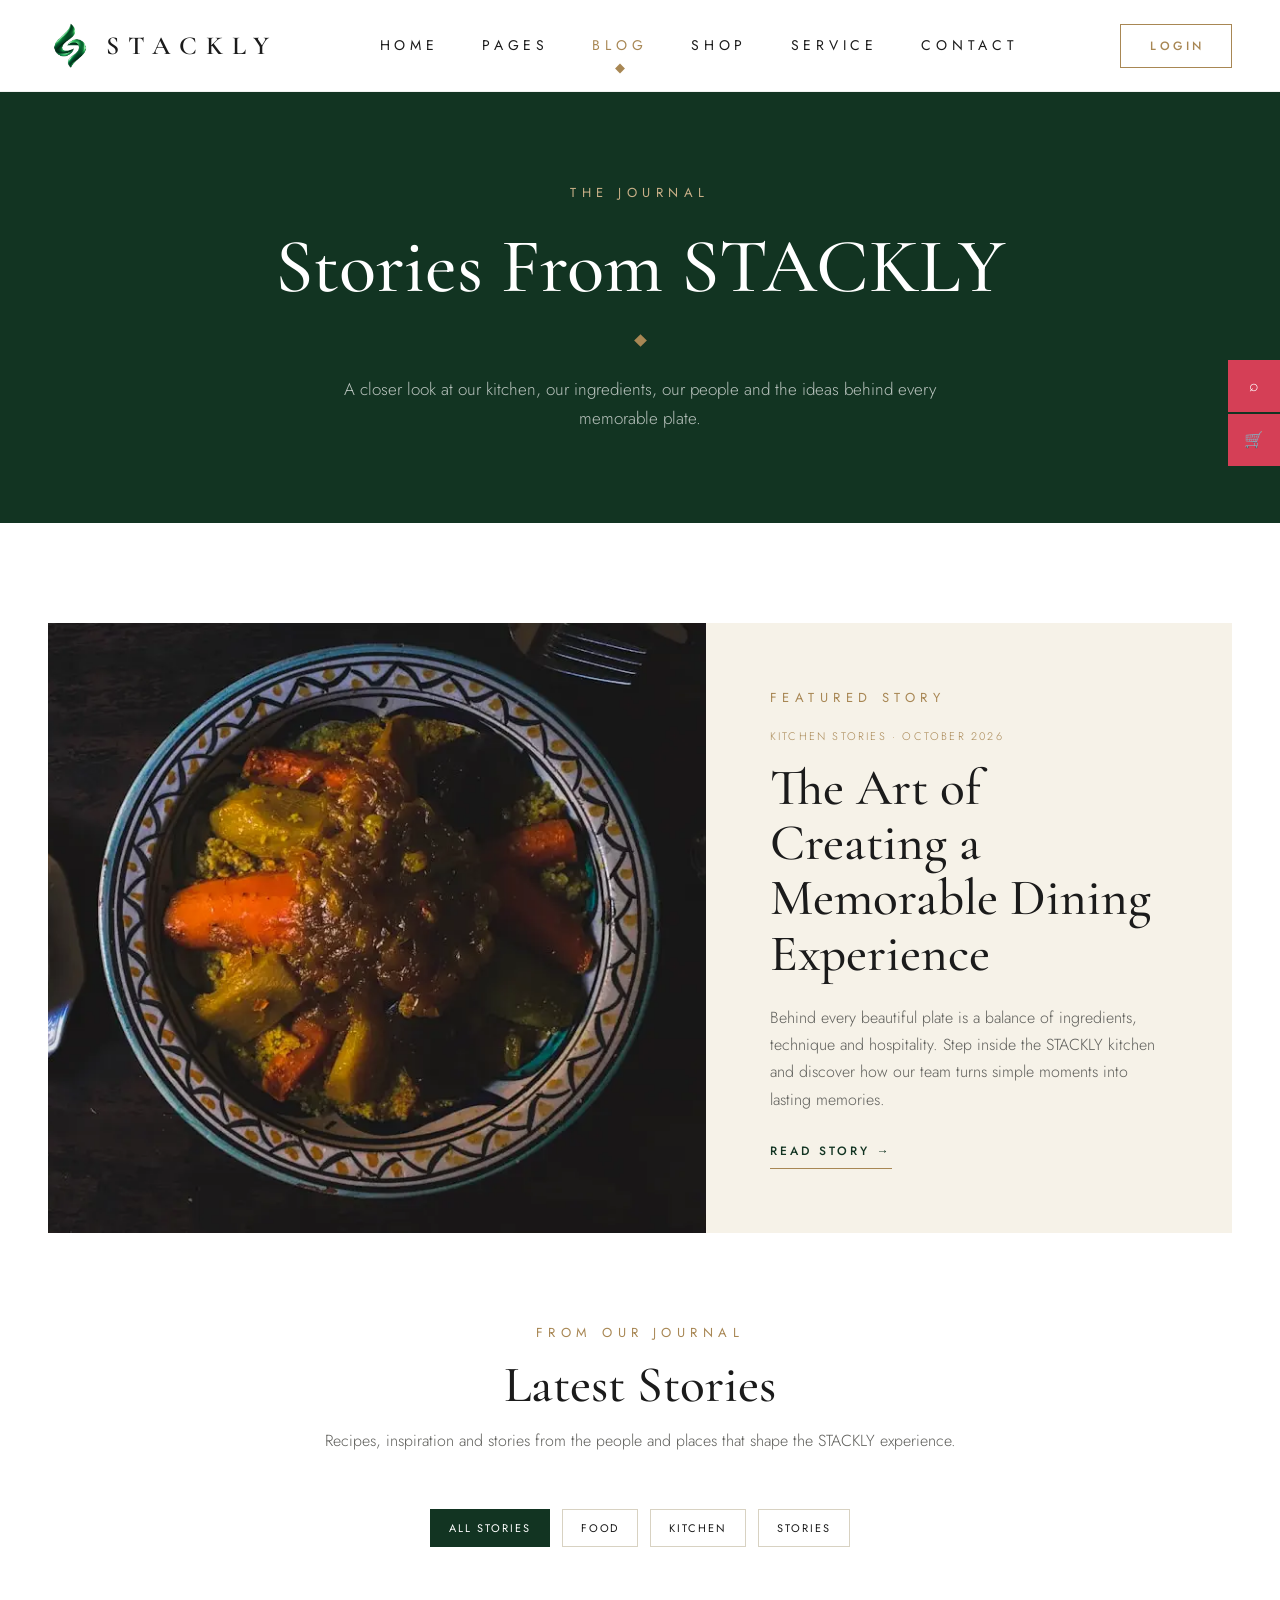
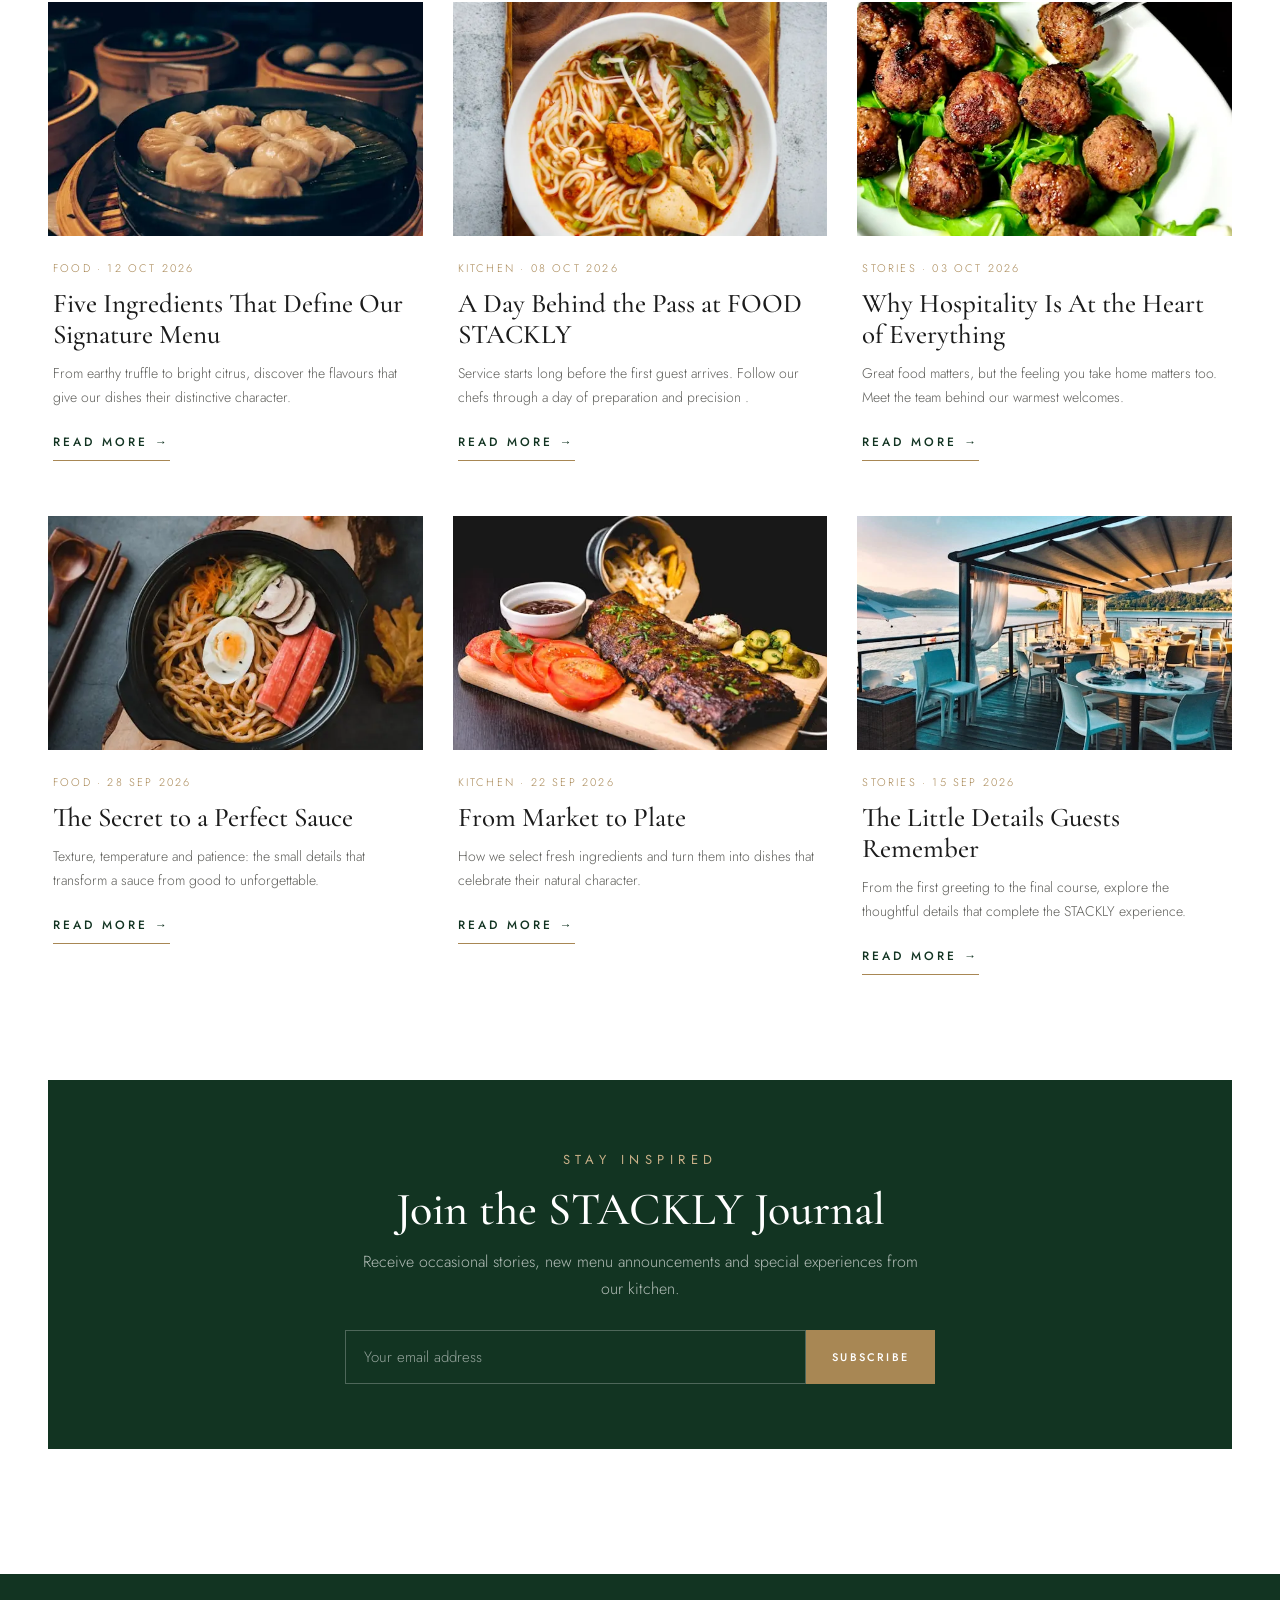
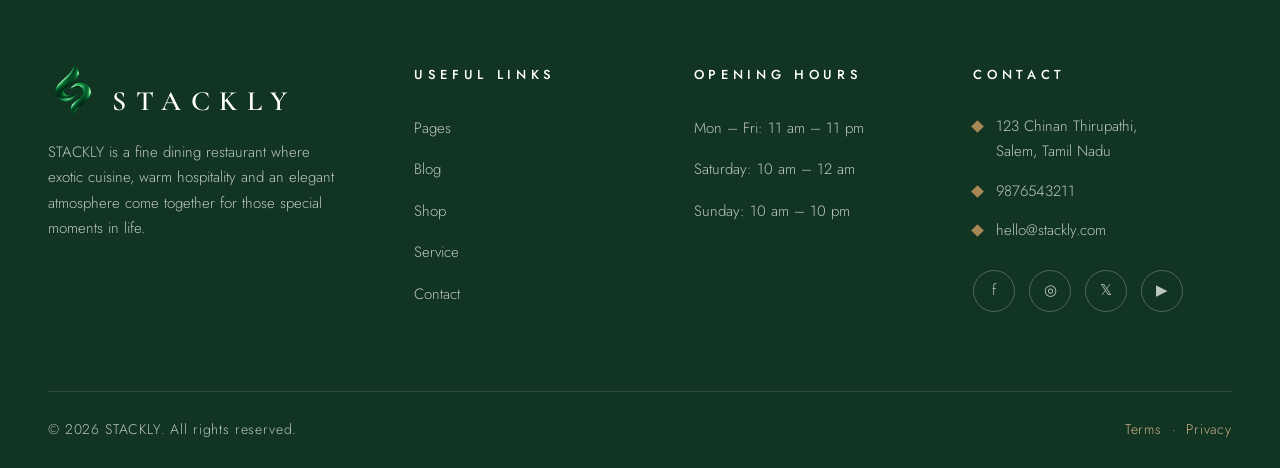
==== blog.html @ 3e52edc5 "Add files via upload" ====
<!DOCTYPE html>
<html lang="en">
<head>
  <meta charset="UTF-8">
  <meta name="viewport" content="width=device-width, initial-scale=1.0">
  <title>Blog | STACKLY</title>
  <meta name="description" content="The STACKLY Journal — stories, recipes, dining inspiration and behind-the-scenes moments from our kitchen.">
  <link rel="preconnect" href="https://fonts.googleapis.com">
  <link rel="preconnect" href="https://fonts.gstatic.com" crossorigin>
  <link href="https://fonts.googleapis.com/css2?family=Cormorant+Garamond:wght@400;500;600&family=Jost:wght@300;400;500&display=swap" rel="stylesheet">
  <link rel="stylesheet" href="assets/css/style.css">
  <link rel="icon" type="image/png" href="assets/images/logo.png">

  <style>
    /* BLOG PAGE - same STACKLY design language */
    .blog-section{background:var(--white);padding:100px 0 125px}
    .featured-post{display:grid;grid-template-columns:1.25fr 1fr;min-height:520px;background:var(--cream);margin-bottom:85px;overflow:hidden}
    .featured-image{min-height:520px;overflow:hidden}
    .featured-image img{width:100%;height:100%;object-fit:cover;transition:transform 1s var(--ease)}
    .featured-post:hover .featured-image img{transform:scale(1.04)}
    .featured-content{padding:clamp(38px,5vw,75px);display:flex;flex-direction:column;justify-content:center}
    .featured-content .label{display:block;margin-bottom:18px}
    .featured-content h2{font-size:clamp(34px,4vw,60px);line-height:1.08;margin-bottom:22px}
    .featured-content p{color:var(--muted);max-width:520px;margin-bottom:28px}
    .post-meta{font-size:11px;letter-spacing:.2em;text-transform:uppercase;color:var(--gold);margin-bottom:15px}
    .read-link{display:inline-flex;align-items:center;gap:12px;color:var(--green);font-size:12px;letter-spacing:.25em;text-transform:uppercase;font-weight:500;width:max-content;border-bottom:1px solid var(--gold);padding-bottom:7px}
    .read-link:hover{color:var(--gold)}
    .blog-heading{text-align:center;margin-bottom:55px}
    .blog-heading h2{font-size:clamp(32px,4vw,54px);margin:12px 0}
    .blog-heading p{color:var(--muted);max-width:650px;margin:auto}
    .blog-filters{display:flex;justify-content:center;gap:12px;flex-wrap:wrap;margin-bottom:55px}
    .blog-filter{border:1px solid var(--line);padding:10px 18px;background:transparent;color:var(--ink);font:400 11px var(--font-sans);letter-spacing:.18em;text-transform:uppercase;cursor:pointer;transition:.3s}
    .blog-filter:hover,.blog-filter.active{background:var(--green);color:var(--white);border-color:var(--green)}
    .post-grid{display:grid;grid-template-columns:repeat(3,1fr);gap:55px 30px}
    .post-card{background:var(--white);overflow:hidden}
    .post-image{aspect-ratio:16/10;overflow:hidden;background:var(--cream)}
    .post-image img{width:100%;height:100%;object-fit:cover;transition:transform .9s var(--ease)}
    .post-card:hover .post-image img{transform:scale(1.05)}
    .post-content{padding:23px 5px 0}
    .post-content .post-meta{margin-bottom:10px}
    .post-content h3{font-size:27px;line-height:1.15;margin-bottom:12px}
    .post-content p{color:var(--muted);font-size:14px;line-height:1.7;margin-bottom:18px}
    .blog-empty{grid-column:1/-1;text-align:center;padding:50px;display:none;color:var(--muted)}
    .newsletter{margin-top:105px;background:var(--green);padding:65px 30px;text-align:center}
    .newsletter .label{color:var(--gold-soft)}
    .newsletter h2{color:var(--white);font-size:clamp(30px,3.6vw,50px);margin:12px 0}
    .newsletter p{color:rgba(255,255,255,.68);max-width:580px;margin:0 auto 28px}
    .newsletter-form{max-width:590px;margin:auto;display:flex}
    .newsletter-form input{flex:1;min-width:0;border:1px solid rgba(255,255,255,.25);background:transparent;color:var(--white);padding:15px 18px;font:300 15px var(--font-sans);outline:none}
    .newsletter-form input::placeholder{color:rgba(255,255,255,.55)}
    .newsletter-form button{background:var(--gold);color:var(--white);border:1px solid var(--gold);padding:15px 25px;font:500 11px var(--font-sans);letter-spacing:.2em}
    .newsletter-message{margin-top:14px;color:var(--gold-soft);font-size:13px;display:none}

    @media(max-width:992px){
      .blog-section{padding:75px 0 90px}
      .featured-post{grid-template-columns:1fr}
      .featured-image{height:400px;min-height:0}
      .featured-content{padding:48px 35px}
      .post-grid{grid-template-columns:repeat(2,1fr);gap:45px 22px}
    }
    @media(max-width:640px){
      .blog-section{padding:55px 0 70px}
      .featured-post{margin-bottom:65px}
      .featured-image{height:280px}
      .featured-content{padding:38px 24px}
      .featured-content h2{font-size:36px}
      .blog-heading{margin-bottom:35px}
      .blog-filters{display:grid;grid-template-columns:1fr 1fr;margin-bottom:38px}
      .blog-filter{font-size:10px;padding:11px 5px}
      .post-grid{grid-template-columns:1fr;gap:40px}
      .post-content h3{font-size:26px}
      .newsletter{margin-top:65px;padding:45px 22px}
      .newsletter-form{flex-direction:column;gap:10px}
      .newsletter-form button{width:100%}
    }
  </style>
</head>
<body>

<header class="site-header" id="siteHeader">
  <div class="header-inner container">
    <a href="index.html" class="brand">
      <img src="Glossy Forest Green Ribbon Emblem (1).webp" alt="STACKLY logo" class="brand-logo">
      <span class="brand-name">STACKLY</span>
    </a>
    <nav class="main-nav" id="mainNav">
        <ul>
          <li><a href="index.html" >HOME</a></li>
          <li><a href="about.html">PAGES</a></li>
          <li><a href="blog.html"class="active">BLOG</a></li>
          <li><a href="shop.html">SHOP</a></li>
          <li><a href="services.html">SERVICE</a></li>

          <li><a href="contact.html">CONTACT</a></li>
          <!-- <li><a href="login.html">LOGIN</a></li> -->
        </ul>
    </nav>
    <div class="header-right">
      <a class="btn-login" href="login.html">LOGIN</a>
      <button class="hamburger" id="hamburger" aria-label="Toggle navigation" aria-expanded="false">
        <span></span><span></span><span></span>
      </button>
    </div>
  </div>
</header>

<section class="page-hero">
  <div class="container">
    <span class="label">The Journal</span>
    <h1>Stories From STACKLY</h1>
    <span class="diamond"></span>
    <p class="lead">A closer look at our kitchen, our ingredients, our people and the ideas behind every memorable plate.</p>
  </div>
</section>

<main class="blog-section">
  <div class="container">

    <article class="featured-post">
      <div class="featured-image">
        <img src="hero2.webp" alt="Chef preparing a signature STACKLY dish">
      </div>
      <div class="featured-content">
        <span class="label">Featured Story</span>
        <div class="post-meta">Kitchen Stories · October 2026</div>
        <h2>The Art of Creating a Memorable Dining Experience</h2>
        <p>Behind every beautiful plate is a balance of ingredients, technique and hospitality. Step inside the STACKLY kitchen and discover how our team turns simple moments into lasting memories.</p>
        <a href="404.html" class="read-link">READ STORY →</a>
      </div>
    </article>

    <div class="blog-heading">
      <span class="label">From Our Journal</span>
      <h2>Latest Stories</h2>
      <p>Recipes, inspiration and stories from the people and places that shape the STACKLY experience.</p>
    </div>

    <div class="blog-filters">
      <button class="blog-filter active" data-filter="all">All Stories</button>
      <button class="blog-filter" data-filter="food">Food</button>
      <button class="blog-filter" data-filter="kitchen">Kitchen</button>
      <button class="blog-filter" data-filter="stories">Stories</button>
    </div>

    <div class="post-grid" id="postGrid">
      <article class="post-card" data-category="food">
        <div class="post-image"><img src="hero7.webp" alt="Beautifully plated gourmet dish"></div>
        <div class="post-content">
          <div class="post-meta">Food · 12 Oct 2026</div>
          <h3>Five Ingredients That Define Our Signature Menu</h3>
          <p>From earthy truffle to bright citrus, discover the flavours that give our dishes their distinctive character.</p>
          <a href="404.html" class="read-link">READ MORE →</a>
        </div>
      </article>

      <article class="post-card" data-category="kitchen">
        <div class="post-image"><img src="hero11.webp" alt="STACKLY chef working in the kitchen"></div>
        <div class="post-content">
          <div class="post-meta">Kitchen · 08 Oct 2026</div>
          <h3>A Day Behind the Pass at FOOD STACKLY</h3>
          <p>Service starts long before the first guest arrives. Follow our chefs through a day of preparation and precision .</p>
          <a href="404.html" class="read-link">READ MORE →</a>
        </div>
      </article>

      <article class="post-card" data-category="stories">
        <div class="post-image"><img src="hero4.webp" alt="Elegant STACKLY dining room"></div>
        <div class="post-content">
          <div class="post-meta">Stories · 03 Oct 2026</div>
          <h3>Why Hospitality Is At the Heart of Everything</h3>
          <p>Great food matters, but the feeling you take home matters too. Meet the team behind our warmest welcomes.</p>
          <a href="404.html" class="read-link">READ MORE →</a>
        </div>
      </article>

      <article class="post-card" data-category="food">
        <div class="post-image"><img src="hero8.webp" alt="Chef preparing gourmet ingredients"></div>
        <div class="post-content">
          <div class="post-meta">Food · 28 Sep 2026</div>
          <h3>The Secret to a Perfect Sauce</h3>
          <p>Texture, temperature and patience: the small details that transform a sauce from good to unforgettable.</p>
          <a href="404.html" class="read-link">READ MORE →</a>
        </div>
      </article>

      <article class="post-card" data-category="kitchen">
        <div class="post-image"><img src="hero3.webp" alt="STACKLY gourmet plating"></div>
        <div class="post-content">
          <div class="post-meta">Kitchen · 22 Sep 2026</div>
          <h3>From Market to Plate</h3>
          <p>How we select fresh ingredients and turn them into dishes that celebrate their natural character.</p>
          <a href="404.html" class="read-link">READ MORE →</a>
        </div>
      </article>

      <article class="post-card" data-category="stories">
        <div class="post-image"><img src="hero14.webp" alt="STACKLY restaurant atmosphere"></div>
        <div class="post-content">
          <div class="post-meta">Stories · 15 Sep 2026</div>
          <h3>The Little Details Guests Remember</h3>
          <p>From the first greeting to the final course, explore the thoughtful details that complete the STACKLY experience.</p>
          <a href="404.html" class="read-link">READ MORE →</a>
        </div>
      </article>

      <div class="blog-empty" id="blogEmpty">No stories found in this category.</div>
    </div>

    <section class="newsletter">
      <span class="label">Stay Inspired</span>
      <h2>Join the STACKLY Journal</h2>
      <p>Receive occasional stories, new menu announcements and special experiences from our kitchen.</p>
      <form class="newsletter-form" id="newsletterForm">
        <input type="email" id="newsletterEmail" placeholder="Your email address" aria-label="Your email address" required>
        <button type="submit">SUBSCRIBE</button>
      </form>
      <div class="newsletter-message" id="newsletterMessage">Thank you — you're on the list.</div>
    </section>

  </div>
</main>

<footer class="site-footer">
  <div class="container">
      <div class="footer-top">
        <div class="footer-brand">
<a href="index.html" class="brand">
        <!-- Replace assets/images/logo.png with your own logo -->
        <img src="Glossy Forest Green Ribbon Emblem (1).webp" alt="STACKLY logo" class="brand-logo">
        <span class="brand-name">STACKLY</span>
      </a>         <p>STACKLY is a fine dining restaurant where exotic cuisine, warm hospitality and an elegant atmosphere come together for those special moments in life.</p>
        </div>
      <div class="footer-col">
        <h4>Useful Links</h4>
   <ul>
          <li><a href="about.html">Pages</a></li>
          <li><a href="blog.html">Blog</a></li>
          <li><a href="shop.html">Shop</a></li>
          <li><a href="services.html">Service</a></li>
          <li><a href="contact.html">Contact </a></li>
        </ul>
      </div>
      <div class="footer-col">
        <h4>Opening Hours</h4>
        <ul>
          <li><a href="404.html">Mon – Fri: 11 am – 11 pm</a></li>
          <li><a href="404.html">Saturday: 10 am – 12 am</a></li>
          <li><a href="404.html">Sunday: 10 am – 10 pm</a></li>
        </ul>
      </div>
      <div class="footer-col">
        <h4>Contact</h4>
        <ul class="footer-contact">
            <li><span class="diamond"></span><span>123 Chinan Thirupathi,<br>Salem, Tamil Nadu</span></li>
            <li><span class="diamond"></span><a href="tel:+4466789011">9876543211</a></li>
            <li><span class="diamond"></span><a href="mailto:hello@stackly.com">hello@stackly.com</a></li>
          </ul>
        <div class="socials">
          <a href="404.html" aria-label="Facebook">f</a>
          <a href="404.html" aria-label="Instagram">◎</a>
          <a href="404.html" aria-label="X">𝕏</a>
          <a href="404.html" aria-label="YouTube">▶</a>
        </div>
      </div>
    </div>
    <div class="footer-bottom">
      <span>&copy; <span id="year"></span> STACKLY. All rights reserved.</span>
      <span><a href="404.html">Terms</a> &nbsp;·&nbsp; <a href="404.html">Privacy</a></span>
    </div>
  </div>
</footer>

<div class="side-tools">
  <a href="404.html" aria-label="Search">⌕</a>
  <a href="shop.html" aria-label="Shop">🛒</a>
</div>
<button id="toTop" aria-label="Back to top">&uarr;</button>

<script src="assets/js/script.js"></script>
<script>
(function(){
  const header=document.getElementById('siteHeader');
  const hamburger=document.getElementById('hamburger');
  const nav=document.getElementById('mainNav');
  const top=document.getElementById('toTop');
  const filters=document.querySelectorAll('.blog-filter');
  const cards=document.querySelectorAll('.post-card');
  const empty=document.getElementById('blogEmpty');

  hamburger?.addEventListener('click',()=>{
    const open=nav.classList.toggle('open');
    hamburger.classList.toggle('open',open);
    hamburger.setAttribute('aria-expanded',open);
  });
  nav?.querySelectorAll('a').forEach(a=>a.addEventListener('click',()=>{
    nav.classList.remove('open'); hamburger.classList.remove('open'); hamburger.setAttribute('aria-expanded','false');
  }));
  window.addEventListener('scroll',()=>{
    header.classList.toggle('site-header--scrolled',window.scrollY>30);
    top.classList.toggle('show',window.scrollY>450);
  });
  top?.addEventListener('click',()=>window.scrollTo({top:0,behavior:'smooth'}));

  filters.forEach(btn=>btn.addEventListener('click',()=>{
    filters.forEach(x=>x.classList.remove('active')); btn.classList.add('active');
    const filter=btn.dataset.filter; let visible=0;
    cards.forEach(card=>{
      const show=filter==='all'||card.dataset.category===filter;
      card.style.display=show?'block':'none'; if(show) visible++;
    });
    empty.style.display=visible?'none':'block';
  }));

  document.getElementById('newsletterForm')?.addEventListener('submit',e=>{
    e.preventDefault();
    if(document.getElementById('newsletterEmail').checkValidity()){
      document.getElementById('newsletterMessage').style.display='block';
      e.target.reset();
    }
  });
  document.getElementById('year').textContent=new Date().getFullYear();
})();
</script>
</body>
</html>
---- assets/css/style.css ----
/* ==========================================================================
   STACKLY — Fine Dining Restaurant
   Design system recreated from provided screenshots
   Palette: deep forest green / warm cream / antique gold / ink black
   ========================================================================== */

:root {
  --green:        #123422;   /* deep forest green (hero, footer) */
  --green-soft:   #1a4630;
  --cream:        #f6f2e8;   /* warm cream sections */
  --gold:         #a88754;   /* antique gold accents */
  --gold-soft:    #c9b088;
  --ink:          #1b1b1b;
  --muted:        #5f5f5b;
  --line:         #d8d2c2;
  --white:        #ffffff;
  --red:          #d53f56;   /* side tool buttons (as in screenshots) */

  --font-serif: 'Cormorant Garamond', 'Playfair Display', Georgia, serif;
  --font-sans:  'Jost', 'Lato', 'Helvetica Neue', Arial, sans-serif;

  --header-h: 92px;
  --container: 1400px;
  --ease: cubic-bezier(.22,.61,.36,1);
}

/* ---------- Reset ---------- */
*, *::before, *::after { margin: 0; padding: 0; box-sizing: border-box; }
html { scroll-behavior: smooth; }
body {
  font-family: var(--font-sans);
  color: var(--ink);
  background: var(--white);
  line-height: 1.7;
  font-weight: 300;
  overflow-x: hidden;
}
img { max-width: 100%; display: block; }
a { text-decoration: none; color: inherit; }
ul { list-style: none; }
button { font-family: inherit; cursor: pointer; background: none; border: none; }

.container { max-width: var(--container); margin: 0 auto; padding: 0 48px; }

/* ---------- Typography helpers ---------- */
.label {
  font-family: var(--font-sans);
  font-size: 13px;
  letter-spacing: .42em;
  text-transform: uppercase;
  color: var(--gold);
  font-weight: 400;
}
.label--light { color: var(--gold-soft); }
h1, h2, h3 { font-family: var(--font-serif); font-weight: 500; line-height: 1.12; color: var(--ink); }
.display { font-size: clamp(40px, 6vw, 96px); letter-spacing: .01em; }
.title   { font-size: clamp(30px, 3.4vw, 54px); }
.subtitle{ font-size: clamp(20px, 2vw, 30px); }

.diamond {
  width: 9px; height: 9px; background: var(--gold);
  transform: rotate(45deg); display: inline-block;
}

section { position: relative; }

/* ==========================================================================
   HEADER
   ========================================================================== */
.site-header {
  position: fixed; top: 0; left: 0; right: 0; z-index: 1000;
  height: var(--header-h);
  background: var(--white);
  border-bottom: 1px solid rgba(0,0,0,.06);
  transition: background .4s var(--ease), box-shadow .4s var(--ease);
}
/* Transparent variant over dark hero (home page top) */
.site-header--transparent {
  background: transparent; border-bottom: none;
}
.site-header--transparent .brand-name,
.site-header--transparent .main-nav a,
.site-header--transparent .header-phone { color: var(--white); }
.site-header--transparent .hamburger span { background: var(--white); }

.site-header--scrolled {
  background: rgba(255,255,255,.97);
  box-shadow: 0 6px 30px rgba(0,0,0,.08);
}
.site-header--scrolled .brand-name,
.site-header--scrolled .main-nav a,
.site-header--scrolled .header-phone { color: var(--ink); }
.site-header--scrolled .hamburger span { background: var(--ink); }

.header-inner {
  height: var(--header-h);
  display: flex; align-items: center; justify-content: space-between; gap: 32px;
}

.brand { display: flex; align-items: center; gap: 14px; flex-shrink: 0; }
.brand-logo { height: 46px; width: auto; }
.brand-name {
  font-family: var(--font-serif); font-size: 26px; font-weight: 600;
  letter-spacing: .34em; color: var(--ink); white-space: nowrap;
  transition: color .4s var(--ease);
}

.main-nav ul { display: flex; align-items: center; gap: clamp(24px, 3.4vw, 72px); }
.main-nav a {
  position: relative;
  font-size: 14px; letter-spacing: .34em; font-weight: 400;
  color: var(--ink); padding: 6px 0; display: inline-block;
  transition: color .3s;
}
.main-nav a::after {
  content: ""; position: absolute; left: 50%; bottom: -8px;
  width: 7px; height: 7px; background: var(--gold);
  transform: translateX(-50%) rotate(45deg) scale(0);
  transition: transform .3s var(--ease);
}
.main-nav a:hover::after,
.main-nav a.active::after { transform: translateX(-50%) rotate(45deg) scale(1); }
.main-nav a.active { color: var(--gold); }

.header-right { display: flex; align-items: center; gap: 34px; flex-shrink: 0; }
.header-phone {
  font-size: 14px; letter-spacing: .22em; font-weight: 400;
  text-decoration: underline; text-underline-offset: 5px;
  color: var(--ink); transition: color .4s var(--ease);
}
.btn-login {
  font-size: 12px; letter-spacing: .3em; font-weight: 500;
  color: var(--gold); border: 1px solid var(--gold);
  padding: 11px 26px 10px 29px;
  transition: all .35s var(--ease); white-space: nowrap;
}
.btn-login:hover { background: var(--gold); color: var(--white); }

.hamburger { display: none; flex-direction: column; gap: 6px; padding: 8px; }
.hamburger span {
  display: block; width: 30px; height: 2px; background: var(--ink);
  transition: transform .35s var(--ease), opacity .3s, background .4s;
}
.hamburger.open span:nth-child(1) { transform: translateY(8px) rotate(45deg); }
.hamburger.open span:nth-child(2) { opacity: 0; }
.hamburger.open span:nth-child(3) { transform: translateY(-8px) rotate(-45deg); }

/* ==========================================================================
   HERO (screenshot 1)
   ========================================================================== */
.hero {
  background: var(--green);
  min-height: 100vh;
  display: flex; flex-direction: column;
  padding-top: var(--header-h);
}
.hero-main {
  flex: 1; display: grid; grid-template-columns: 41% 59%;
  align-items: center;
}
.hero-content { padding: 60px 60px 60px clamp(48px, 6vw, 110px); color: var(--white); }
.hero-content .label { color: var(--white); margin-bottom: 26px; display: block; }
.hero-content h1 {
  color: var(--white); font-size: clamp(48px, 6.6vw, 108px);
  letter-spacing: .015em; line-height: 1.02; margin-bottom: 34px;
}
.hero-content p {
  max-width: 520px; font-size: 17px; font-weight: 300;
  color: rgba(255,255,255,.82);
}
.hero-media { position: relative; height: 100%; min-height: 480px; overflow: hidden; }
.hero-media img { width: 100%; height: 100%; object-fit: cover; }

.hero-arrow {
  position: absolute; top: 50%; transform: translateY(-50%); z-index: 5;
  width: 58px; height: 58px; display: grid; place-items: center;
  color: rgba(255,255,255,.75); font-size: 40px; font-weight: 200; line-height: 1;
  transition: color .3s;
}
.hero-arrow:hover { color: var(--white); }
.hero-arrow--prev { left: 26px; }
.hero-arrow--next { right: 26px; }

.hero-slide { display: none; }
.hero-slide.active { display: block; animation: fadeUp .8s var(--ease); }
@keyframes fadeUp {
  from { opacity: 0; transform: translateY(24px); }
  to   { opacity: 1; transform: translateY(0); }
}

/* Booking bar */
.booking-bar {
  background: var(--green);
  border-top: 1px solid rgba(255,255,255,.07);
  padding: 26px 0;
}
.booking-inner { display: flex; align-items: center; gap: 40px; flex-wrap: wrap; }
.booking-title { color: var(--white); margin-right: 10px; }
.booking-title h3 { color: var(--white); font-size: 30px; letter-spacing: .02em; }
.booking-title span { color: rgba(255,255,255,.55); font-size: 14px; }
.booking-field { position: relative; flex: 1; min-width: 170px; max-width: 280px; }
.booking-field select {
  width: 100%; appearance: none;
  background: transparent; color: var(--white);
  border: 1px solid rgba(255,255,255,.25);
  padding: 15px 44px 15px 22px;
  font-family: var(--font-sans); font-size: 15px; font-weight: 300;
  letter-spacing: .04em; outline: none; cursor: pointer;
  transition: border-color .3s;
}
.booking-field select:focus { border-color: var(--gold); }
.booking-field::after {
  content: ""; position: absolute; right: 20px; top: 50%;
  width: 8px; height: 8px; border-right: 1.5px solid var(--white);
  border-bottom: 1.5px solid var(--white);
  transform: translateY(-70%) rotate(45deg); pointer-events: none;
}
.btn-gold {
  display: inline-flex; align-items: center; justify-content: center; gap: 14px;
  background: var(--gold); color: var(--white);
  font-size: 13px; letter-spacing: .34em; font-weight: 500;
  padding: 17px 40px 16px 44px; border: 1px solid var(--gold);
  transition: all .35s var(--ease); white-space: nowrap;
}
.btn-gold::before, .btn-gold::after {
  content: ""; width: 7px; height: 7px; background: var(--gold-soft);
  transform: rotate(45deg); transition: background .35s;
}
.btn-gold:hover { background: transparent; color: var(--gold); }
.btn-gold:hover::before, .btn-gold:hover::after { background: var(--gold); }
.btn-gold--solid:hover { color: var(--white); }

/* ==========================================================================
   SPECIALTIES (screenshot 2)
   ========================================================================== */
.specialties { background: var(--white); padding: 110px 0 130px; }
.specialties-heading {
  text-align: center; max-width: 1000px; margin: 0 auto 90px;
  font-size: clamp(30px, 3.6vw, 56px); line-height: 1.18;
}
.specialties-grid {
  display: grid; grid-template-columns: 1.15fr 1fr;
  gap: clamp(40px, 6vw, 110px); align-items: center;
}
.specialties-media { position: relative; padding-bottom: 70px; }
.specialties-media .img-a { width: 62%; aspect-ratio: 3/4; object-fit: cover; }
.specialties-media .img-b {
  position: absolute; right: 0; bottom: 0; width: 52%;
  aspect-ratio: 3/4; object-fit: cover;
  border: 12px solid var(--white);
}
.specialties-text .label { display: block; margin-bottom: 18px; }
.specialties-text h2 { font-size: clamp(28px, 2.8vw, 44px); line-height: 1.18; margin-bottom: 34px; }
.specialties-text p { color: var(--muted); max-width: 480px; }

/* ==========================================================================
   VIDEO (screenshot 3)
   ========================================================================== */
.video-section { position: relative; height: clamp(420px, 72vh, 780px); overflow: hidden; }
.video-section > img { width: 100%; height: 100%; object-fit: cover; }
.play-btn {
  position: absolute; top: 50%; left: 50%;
  transform: translate(-50%, -50%);
  width: clamp(90px, 9vw, 130px); height: clamp(90px, 9vw, 130px);
  border: 1.5px solid rgba(255,255,255,.85); border-radius: 50%;
  display: grid; place-items: center;
  transition: background .35s, transform .35s var(--ease);
}
.play-btn::after {
  content: ""; width: 0; height: 0;
  border-left: 22px solid var(--white);
  border-top: 13px solid transparent; border-bottom: 13px solid transparent;
  margin-left: 6px;
}
.play-btn:hover { background: rgba(255,255,255,.12); transform: translate(-50%,-50%) scale(1.06); }

/* ==========================================================================
   TIMELINE (screenshot 4)
   ========================================================================== */
.timeline-section { background: var(--white); padding: 120px 0 140px; overflow: hidden; }
.timeline { position: relative; margin-top: 60px; padding: 40px 0; }
.timeline::before {
  content: ""; position: absolute; top: 50%; left: -5%; right: -5%;
  height: 1px; background: var(--line);
}
.timeline-track {
  display: grid; grid-template-columns: repeat(5, 1fr);
  position: relative;
}
.timeline-item { position: relative; padding: 0 26px; }
.timeline-item::before {
  content: ""; position: absolute; top: 50%; left: 0;
  width: 11px; height: 11px; background: var(--gold);
  transform: translateY(-50%) rotate(45deg);
}
.timeline-item .year { font-size: 14px; letter-spacing: .38em; color: var(--gold); font-weight: 400; }
.timeline-item h3 { font-size: clamp(19px, 1.6vw, 26px); margin: 8px 0 14px; }
.timeline-item p { color: var(--muted); font-size: 15px; }
.timeline-item--top { text-align: left; padding-bottom: 90px; }
.timeline-item--bottom { padding-top: 90px; }
.timeline-item--top::before { top: auto; bottom: -6px; }
.timeline-item .tl-badge {
  margin-top: 18px; width: 74px; height: 74px; border: 1px solid var(--gold-soft);
  border-radius: 50%; display: grid; place-items: center;
  color: var(--gold); font-family: var(--font-serif); font-size: 22px;
  transform: rotate(45deg);
}
.timeline-item .tl-badge span { transform: rotate(-45deg); }
.timeline-item--top .tl-badge { margin-top: 26px; margin-bottom: -130px; }

/* ==========================================================================
   MENU (screenshot 5)
   ========================================================================== */
.menu-section { background: var(--cream); padding: 110px 0 130px; }
.menu-grid { display: grid; grid-template-columns: 1fr 1.1fr 1.1fr; gap: clamp(40px, 5vw, 90px); align-items: start; }
.menu-media { position: relative; }
.menu-media .arch {
  width: 100%; aspect-ratio: 3/3.9; object-fit: cover;
  border-radius: 999px 999px 0 0;
  border: 1px solid var(--gold); padding: 14px; background-clip: padding-box;
}
.menu-media .arch-wrap { border: 1px solid var(--gold); border-radius: 999px 999px 0 0; padding: 16px; }
.menu-badge {
  position: absolute; bottom: -34px; left: 50%; transform: translateX(-50%) rotate(45deg);
  width: 96px; height: 96px; background: var(--gold); border-radius: 50%;
  display: grid; place-items: center; z-index: 2;
}
.menu-badge span {
  transform: rotate(-45deg); color: var(--white);
  font-family: var(--font-serif); font-size: 15px; text-align: center; line-height: 1.2;
}
.menu-col .label { display: block; margin-bottom: 10px; }
.menu-col h2 { font-size: clamp(26px, 2.4vw, 40px); margin-bottom: 44px; }
.menu-item { margin-bottom: 38px; }
.menu-item .mi-row { display: flex; align-items: baseline; gap: 10px; }
.menu-item .mi-name {
  font-size: 14.5px; letter-spacing: .26em; font-weight: 500; white-space: nowrap;
}
.menu-item .mi-name .star { color: var(--gold); margin-right: 8px; }
.menu-item .mi-dots {
  flex: 1; border-bottom: 2px dotted #b9b2a0; transform: translateY(-4px); min-width: 30px;
}
.menu-item .mi-price { font-size: 15px; letter-spacing: .18em; font-weight: 500; white-space: nowrap; }
.menu-item .mi-desc { color: var(--muted); font-size: 14.5px; margin-top: 6px; }

/* ==========================================================================
   SERVICE / ABOUT SPLIT (screenshot 6)
   ========================================================================== */
.service-section { background: var(--white); padding: 130px 0; }
.service-grid { display: grid; grid-template-columns: 1fr 1.25fr; gap: clamp(50px, 6vw, 110px); align-items: center; }
.service-text h2 { font-size: clamp(30px, 3vw, 52px); line-height: 1.16; margin-bottom: 38px; }
.service-text p { color: var(--muted); max-width: 520px; margin-bottom: 44px; }
.signature { font-family: var(--font-serif); font-style: italic; font-size: 44px; color: var(--gold); }
.service-media { position: relative; padding-right: 9%; padding-bottom: 10%; }
.service-media .img-a { width: 78%; aspect-ratio: 4/5; object-fit: cover; }
.service-media .img-b {
  position: absolute; right: 0; bottom: 0; width: 46%;
  aspect-ratio: 1/1; object-fit: cover; border: 10px solid var(--white);
}

/* ==========================================================================
   GALLERY (screenshot 7)
   ========================================================================== */
.gallery-section { background: var(--white); padding-bottom: 130px; }
.gallery-grid { display: grid; grid-template-columns: 1fr 1.65fr; gap: clamp(30px, 4vw, 70px); }
.gallery-grid figure { overflow: hidden; }
.gallery-grid img { width: 100%; height: 100%; object-fit: cover; transition: transform 1.2s var(--ease); }
.gallery-grid figure:hover img { transform: scale(1.05); }
.gallery-grid .tall { aspect-ratio: 4/5.1; }
.gallery-grid .wide { aspect-ratio: 16/10.5; }

/* ==========================================================================
   TESTIMONIALS (screenshot 8)
   ========================================================================== */
.testimonial-section { background: var(--white); padding: 40px 0 90px; text-align: center; }
.quote-mark { width: 64px; margin: 0 auto 30px; opacity: .9; }
.testimonial-viewport { max-width: 1050px; margin: 0 auto; position: relative; padding: 0 90px; }
.testimonial-slide { display: none; }
.testimonial-slide.active { display: block; animation: fadeUp .7s var(--ease); }
.testimonial-slide blockquote {
  font-family: var(--font-serif); font-size: clamp(24px, 2.6vw, 40px);
  line-height: 1.35; font-weight: 500;
}
.testimonial-author { margin-top: 38px; }
.testimonial-author .name {
  font-size: 15px; letter-spacing: .4em; color: var(--gold); font-weight: 500;
}
.testimonial-author .role { color: var(--muted); font-size: 15px; margin-top: 4px; }
.testimonial-arrow {
  position: absolute; top: 34%; font-size: 42px; font-weight: 200;
  color: var(--gold); line-height: 1; padding: 10px;
  transition: transform .3s var(--ease);
}
.testimonial-arrow--prev { left: 0; }
.testimonial-arrow--next { right: 0; }
.testimonial-arrow:hover { transform: scale(1.2); }

.partners {
  display: flex; justify-content: center; align-items: center;
  gap: clamp(30px, 5vw, 90px); flex-wrap: wrap;
  margin-top: 90px; padding-top: 60px; border-top: 1px solid var(--line);
}
.partner-badge {
  width: clamp(80px, 8vw, 116px); height: clamp(80px, 8vw, 116px);
  border-radius: 50%; display: grid; place-items: center;
  font-family: var(--font-serif); font-size: clamp(18px, 1.8vw, 28px);
  color: var(--gold); border: 1px solid var(--gold-soft);
  transition: all .4s var(--ease); flex-shrink: 0;
}
.partner-badge:hover { background: var(--gold); color: var(--white); transform: translateY(-6px); }
.partner-badge--dark { background: var(--green); border-color: var(--green); color: var(--gold-soft); }
.partner-badge--dark:hover { background: var(--green-soft); color: var(--white); }
.partner-badge--fill { background: #b99a68; border-color: #b99a68; color: var(--white); }
.partner-badge--fill:hover { background: var(--gold); }
.partner-badge--brown { background: #7a5648; border-color: #7a5648; color: #e8d9c8; }

/* ==========================================================================
   PAGE HERO (inner pages)
   ========================================================================== */
.page-hero {
  background: var(--green);
  padding: calc(var(--header-h) + 90px) 0 90px;
  text-align: center; position: relative; overflow: hidden;
}
.page-hero h1 { color: var(--white); font-size: clamp(44px, 6vw, 84px); }
.page-hero .label { color: var(--gold-soft); display: block; margin-bottom: 20px; }
.page-hero .diamond { margin: 26px auto 0; }
.page-hero p.lead { color: rgba(255,255,255,.7); max-width: 640px; margin: 22px auto 0; font-size: 17px; }

/* ==========================================================================
   CONTACT PAGE
   ========================================================================== */
.contact-section { background: var(--white); padding: 110px 0 130px; }
.contact-grid { display: grid; grid-template-columns: 1fr 1.35fr; gap: clamp(50px, 6vw, 110px); }
.contact-info h2 { font-size: clamp(28px, 2.6vw, 42px); margin-bottom: 34px; }
.contact-info > p { color: var(--muted); margin-bottom: 50px; max-width: 440px; }
.info-item { display: flex; gap: 22px; margin-bottom: 34px; align-items: flex-start; }
.info-item .diamond { margin-top: 9px; flex-shrink: 0; }
.info-item h4 { font-size: 13px; letter-spacing: .34em; text-transform: uppercase; font-weight: 500; font-family: var(--font-sans); color: var(--ink); margin-bottom: 4px; }
.info-item p { color: var(--muted); font-size: 15.5px; }
.contact-form { background: var(--cream); padding: clamp(34px, 4vw, 60px); }
.contact-form h3 { font-size: 28px; margin-bottom: 30px; }
.form-row { display: grid; grid-template-columns: 1fr 1fr; gap: 24px; }
.field { margin-bottom: 24px; }
.field label {
  display: block; font-size: 12px; letter-spacing: .3em; text-transform: uppercase;
  color: var(--muted); margin-bottom: 10px;
}
.field input, .field textarea, .field select {
  width: 100%; background: var(--white); border: 1px solid var(--line);
  padding: 15px 18px; font-family: var(--font-sans); font-size: 15px;
  color: var(--ink); outline: none; transition: border-color .3s; font-weight: 300;
}
.field input:focus, .field textarea:focus, .field select:focus { border-color: var(--gold); }
.field textarea { resize: vertical; min-height: 140px; }
.map-placeholder {
  margin-top: 90px; height: 380px; background: var(--green);
  display: grid; place-items: center; text-align: center; color: var(--white);
  position: relative; overflow: hidden;
}
.map-placeholder::before {
  content: ""; position: absolute; inset: 0;
  background:
    radial-gradient(circle at 20% 30%, rgba(255,255,255,.06) 0 2px, transparent 3px),
    radial-gradient(circle at 70% 60%, rgba(255,255,255,.05) 0 2px, transparent 3px),
    radial-gradient(circle at 45% 80%, rgba(255,255,255,.06) 0 2px, transparent 3px);
  background-size: 180px 180px, 260px 260px, 220px 220px;
}
.map-placeholder .diamond { margin: 0 auto 18px; width: 12px; height: 12px; }
.map-placeholder p { letter-spacing: .3em; font-size: 13px; text-transform: uppercase; color: var(--gold-soft); }

/* ==========================================================================
   LOGIN PAGE
   ========================================================================== */
.login-page {
  min-height: 100vh; display: grid; place-items: center;
  background: var(--cream); padding: calc(var(--header-h) + 50px) 24px 80px;
}
.login-card {
  background: var(--white); width: 100%; max-width: 480px;
  padding: clamp(40px, 5vw, 64px);
  border-top: 3px solid var(--gold);
  box-shadow: 0 30px 80px rgba(18,52,34,.10);
  text-align: center;
}
.login-card img { height: 52px; margin: 0 auto 12px; }
.login-card .brand-name-lg {
  font-family: var(--font-serif); font-size: 28px; letter-spacing: .34em;
  color: var(--ink); display: block; margin-bottom: 8px; font-weight: 600;
}
.login-card .label { display: block; margin-bottom: 36px; }
.login-card form { text-align: left; }
.login-card .field input { background: var(--cream); }
.login-options {
  display: flex; justify-content: space-between; align-items: center;
  margin: 4px 0 28px; font-size: 14px; color: var(--muted);
}
.login-options label { display: flex; align-items: center; gap: 8px; cursor: pointer; }
.login-options a { color: var(--gold); text-decoration: underline; text-underline-offset: 4px; }
.login-card .btn-gold { width: 100%; }
.login-foot { margin-top: 28px; font-size: 14px; color: var(--muted); }
.login-foot a { color: var(--gold); text-decoration: underline; text-underline-offset: 4px; }

/* ==========================================================================
   404 PAGE
   ========================================================================== */
.error-page {
  min-height: 100vh; display: grid; place-items: center; text-align: center;
  background: var(--cream); padding: calc(var(--header-h) + 40px) 24px 90px;
  overflow: hidden; position: relative;
}
.error-page::before, .error-page::after {
  content: ""; position: absolute; border: 1px solid var(--gold-soft);
  width: 420px; height: 420px; opacity: .35; transform: rotate(45deg);
}
.error-page::before { top: -260px; right: -160px; animation: slowSpin 26s linear infinite; }
.error-page::after  { bottom: -260px; left: -160px; animation: slowSpin 26s linear infinite reverse; }
@keyframes slowSpin { to { transform: rotate(405deg); } }
.error-code {
  font-family: var(--font-serif); font-size: clamp(120px, 22vw, 260px);
  line-height: .9; color: var(--green); font-weight: 500; position: relative;
}
.error-code .diamond {
  position: absolute; left: 50%; top: 50%; width: 16px; height: 16px;
  animation: pulse 2.4s var(--ease) infinite;
}
@keyframes pulse {
  0%, 100% { transform: translate(-50%,-50%) rotate(45deg) scale(1); opacity: 1; }
  50%      { transform: translate(-50%,-50%) rotate(45deg) scale(1.6); opacity: .45; }
}
.error-page h2 { font-size: clamp(24px, 2.6vw, 36px); margin: 26px 0 14px; }
.error-page p { color: var(--muted); max-width: 460px; margin: 0 auto 44px; }
.error-actions { display: flex; gap: 22px; justify-content: center; flex-wrap: wrap; }
.btn-outline {
  display: inline-flex; align-items: center; gap: 12px;
  border: 1px solid var(--green); color: var(--green);
  font-size: 13px; letter-spacing: .3em; font-weight: 500;
  padding: 16px 38px 15px 41px; transition: all .35s var(--ease); white-space: nowrap;
}
.btn-outline:hover { background: var(--green); color: var(--white); }
.btn-outline--gold { border-color: var(--gold); color: var(--gold); }
.btn-outline--gold:hover { background: var(--gold); color: var(--white); }

/* ==========================================================================
   FOOTER
   ========================================================================== */
.site-footer { background: var(--green); color: rgba(255,255,255,.72); }
.footer-top {
  display: grid; grid-template-columns: 1.4fr 1fr 1fr 1.2fr;
  gap: clamp(40px, 5vw, 80px);
  padding: 90px 0 70px;
}
.footer-brand img { height: 52px; margin-bottom: 24px; }
.footer-brand p { font-size: 15px; max-width: 320px; }
.footer-col h4 {
  color: var(--white); font-size: 13px; letter-spacing: .36em;
  text-transform: uppercase; font-weight: 500; font-family: var(--font-sans);
  margin-bottom: 28px;
}
.footer-col ul li { margin-bottom: 14px; }
.footer-col a { font-size: 15px; transition: color .3s, padding-left .3s; }
.footer-col a:hover { color: var(--gold-soft); padding-left: 8px; }
.footer-contact li { display: flex; gap: 14px; margin-bottom: 18px; font-size: 15px; align-items: flex-start; }
.footer-contact .diamond { margin-top: 8px; flex-shrink: 0; }
.socials { display: flex; gap: 14px; margin-top: 26px; }
.socials a {
  width: 42px; height: 42px; border: 1px solid rgba(255,255,255,.25);
  border-radius: 50%; display: grid; place-items: center;
  transition: all .35s var(--ease);
}
.socials a:hover { background: var(--gold); border-color: var(--gold); transform: translateY(-4px); }
.socials svg { width: 16px; height: 16px; fill: var(--white); }
.footer-bottom {
  border-top: 1px solid rgba(255,255,255,.12);
  padding: 26px 0; display: flex; justify-content: space-between;
  align-items: center; gap: 16px; flex-wrap: wrap;
  font-size: 14px; letter-spacing: .06em;
}
.footer-bottom a { color: var(--gold-soft); }

/* ==========================================================================
   SIDE TOOLS (search / cart / back-to-top — as in screenshots)
   ========================================================================== */
.side-tools { position: fixed; right: 0; top: 40%; z-index: 900; display: flex; flex-direction: column; }
.side-tools a, .side-tools button {
  width: 52px; height: 52px; background: var(--red); color: var(--white);
  display: grid; place-items: center; margin-bottom: 2px;
  transition: background .3s;
}
.side-tools a:hover, .side-tools button:hover { background: #b92f43; }
.side-tools svg { width: 20px; height: 20px; fill: var(--white); }
#toTop {
  position: fixed; right: 28px; bottom: 28px; z-index: 900;
  width: 54px; height: 54px; background: var(--white); color: var(--gold);
  border: 1px solid var(--gold-soft); display: grid; place-items: center;
  font-size: 22px; opacity: 0; visibility: hidden; transform: translateY(16px);
  transition: all .4s var(--ease);
}
#toTop.show { opacity: 1; visibility: visible; transform: translateY(0); }
#toTop:hover { background: var(--gold); color: var(--white); }

/* ==========================================================================
   REVEAL ANIMATIONS
   ========================================================================== */
.reveal { opacity: 0; transform: translateY(36px); transition: opacity .9s var(--ease), transform .9s var(--ease); }
.reveal.visible { opacity: 1; transform: translateY(0); }

/* ==========================================================================
   RESPONSIVE
   ========================================================================== */
@media (max-width: 1200px) {
  .container { padding: 0 32px; }
  .main-nav ul { gap: 26px; }
}

@media (max-width: 992px) {
  :root { --header-h: 76px; }
  .container { padding: 0 24px; }

  /* Header → hamburger */
  .main-nav {
    position: fixed; inset: var(--header-h) 0 auto 0;
    background: var(--white); box-shadow: 0 30px 60px rgba(0,0,0,.12);
    max-height: 0; overflow: hidden; transition: max-height .5s var(--ease);
  }
  .main-nav.open { max-height: 480px; }
  .main-nav ul { flex-direction: column; padding: 20px 0; gap: 4px; }
  .main-nav li { width: 100%; text-align: center; }
  .main-nav a { padding: 14px 0; font-size: 15px; }
  .main-nav a::after { bottom: 6px; }
  .hamburger { display: flex; }
  .header-phone { display: none; }

  /* Hero stacks */
  .hero-main { grid-template-columns: 1fr; }
  .hero-content { padding: 70px 24px 40px; order: 2; }
  .hero-media { order: 1; min-height: 320px; height: 44vh; }
  .booking-inner { gap: 18px; }
  .booking-field { max-width: none; min-width: 140px; }

  .specialties-grid, .service-grid, .contact-grid { grid-template-columns: 1fr; }
  .specialties { padding: 80px 0 90px; }
  .specialties-heading { margin-bottom: 60px; }
  .service-media { padding-right: 4%; }

  .menu-grid { grid-template-columns: 1fr 1fr; }
  .menu-media { grid-column: 1 / -1; max-width: 420px; margin: 0 auto 30px; }

  .timeline-track { grid-template-columns: 1fr; gap: 0; }
  .timeline::before { top: 0; bottom: 0; left: 5px; right: auto; width: 1px; height: auto; }
  .timeline-item { padding: 30px 0 30px 40px; }
  .timeline-item--top, .timeline-item--bottom { padding-top: 30px; padding-bottom: 30px; }
  .timeline-item::before { top: 42px; left: 0; transform: rotate(45deg); }
  .timeline-item--top::before { top: 42px; bottom: auto; }
  .timeline-item .tl-badge, .timeline-item--top .tl-badge { margin: 16px 0 0; }

  .footer-top { grid-template-columns: 1fr 1fr; }
  .gallery-grid { grid-template-columns: 1fr; }
  .gallery-grid .wide { aspect-ratio: 16/10; }
}

@media (max-width: 640px) {
  .brand-name { font-size: 20px; letter-spacing: .22em; }
  .brand-logo { height: 38px; }
  .btn-login { padding: 9px 16px 8px 19px; font-size: 11px; }
  .header-right { gap: 16px; }

  .hero-content h1 { font-size: 46px; }
  .hero-arrow { display: none; }
  .booking-title h3 { font-size: 24px; }
  .booking-field { min-width: 100%; }
  .btn-gold { width: 100%; }

  .menu-grid { grid-template-columns: 1fr; }
  .testimonial-viewport { padding: 0; }
  .testimonial-arrow { position: static; margin: 26px 10px 0; }
  .testimonial-nav-mobile { display: block; }
  .form-row { grid-template-columns: 1fr; }
  .footer-top { grid-template-columns: 1fr; padding: 70px 0 50px; }
  .footer-bottom { justify-content: center; text-align: center; }
  .side-tools { display: none; }
  .error-actions .btn-outline, .error-actions .btn-gold { width: 100%; justify-content: center; }
}
/* =========================================================
   STACKLY COMMON CSS — EXTRA MOBILE RESPONSIVE FIX
   ========================================================= */

html,
body {
  width: 100%;
  max-width: 100%;
  overflow-x: hidden;
}

img,
video,
iframe {
  max-width: 100%;
}

/* ---------- Tablet / Mobile ---------- */
@media (max-width: 992px) {

  .container {
    width: 100%;
    max-width: 100%;
    padding-left: 20px;
    padding-right: 20px;
  }

  /* Header */
  .header-inner {
    gap: 12px;
  }

  .brand {
    min-width: 0;
    gap: 8px;
  }

  .brand-name {
    overflow: hidden;
    text-overflow: ellipsis;
  }

  .header-right {
    gap: 10px;
  }

  .main-nav {
    width: 100%;
    max-width: 100%;
  }

  .main-nav ul {
    width: 100%;
  }

  /* Hero */
  .hero {
    min-height: auto;
  }

  .hero-main {
    min-height: auto;
  }

  .hero-content {
    width: 100%;
    padding: 55px 20px 45px;
  }

  .hero-content h1 {
    max-width: 100%;
    word-break: normal;
    overflow-wrap: break-word;
  }

  .hero-content p {
    max-width: 100%;
  }

  .hero-media {
    width: 100%;
    height: 48vh;
    min-height: 300px;
  }

  /* Booking */
  .booking-inner {
    width: 100%;
    align-items: stretch;
  }

  .booking-title,
  .booking-field,
  .booking-inner .btn-gold {
    width: 100%;
    max-width: 100%;
  }

  .booking-title {
    margin-right: 0;
  }

  /* Sections */
  .specialties-grid,
  .service-grid,
  .contact-grid {
    width: 100%;
  }

  .specialties-media,
  .service-media {
    width: 100%;
  }

  .specialties-media .img-a {
    width: 68%;
  }

  .specialties-media .img-b {
    width: 52%;
  }

  .service-media .img-a {
    width: 80%;
  }

  /* Menu */
  .menu-grid {
    width: 100%;
  }

  .menu-col {
    min-width: 0;
  }

  .menu-item .mi-row {
    min-width: 0;
  }

  .menu-item .mi-name {
    white-space: normal;
    letter-spacing: .12em;
  }

  .menu-item .mi-price {
    white-space: nowrap;
  }

  .menu-item .mi-dots {
    min-width: 10px;
  }

  /* Contact */
  .contact-form {
    width: 100%;
  }

  .form-row {
    width: 100%;
  }

  /* Testimonials */
  .testimonial-viewport {
    width: 100%;
  }

  .testimonial-slide blockquote {
    overflow-wrap: break-word;
  }

  /* Footer */
  .footer-top {
    width: 100%;
  }

}


/* =========================================================
   SMALL MOBILE — 640px
   ========================================================= */

@media (max-width: 640px) {

  :root {
    --header-h: 70px;
  }

  .container {
    padding-left: 16px;
    padding-right: 16px;
  }

  /* Header */
  .header-inner {
    height: var(--header-h);
    gap: 6px;
  }

  .brand {
    gap: 6px;
    flex: 1;
    min-width: 0;
  }

  .brand-logo {
    height: 34px;
    flex-shrink: 0;
  }

  .brand-name {
    font-size: 17px;
    letter-spacing: .14em;
  }

  .header-right {
    gap: 5px;
    flex-shrink: 0;
  }

  .btn-login {
    padding: 8px 11px;
    font-size: 10px;
    letter-spacing: .15em;
  }

  .hamburger {
    padding: 6px;
  }

  .hamburger span {
    width: 24px;
  }

  /* Mobile menu */
  .main-nav {
    top: var(--header-h);
  }

  .main-nav ul {
    padding: 12px 16px 18px;
  }

  .main-nav a {
    font-size: 14px;
    letter-spacing: .18em;
    padding: 12px 0;
  }

  /* Hero */
  .hero-content {
    padding: 45px 16px 35px;
  }

  .hero-content .label {
    font-size: 10px;
    letter-spacing: .25em;
    margin-bottom: 18px;
  }

  .hero-content h1 {
    font-size: clamp(38px, 12vw, 52px);
    line-height: 1;
    margin-bottom: 22px;
  }

  .hero-content p {
    font-size: 15px;
    line-height: 1.7;
  }

  .hero-media {
    height: 42vh;
    min-height: 260px;
    max-height: 420px;
  }

  /* Booking */
  .booking-bar {
    padding: 24px 0;
  }

  .booking-inner {
    gap: 14px;
  }

  .booking-title h3 {
    font-size: 23px;
  }

  .booking-title span {
    font-size: 12px;
  }

  .booking-field {
    min-width: 100%;
  }

  .booking-field select {
    padding: 13px 40px 13px 16px;
    font-size: 14px;
  }

  .btn-gold {
    width: 100%;
    padding: 14px 20px;
    font-size: 11px;
    letter-spacing: .2em;
  }

  /* General section spacing */
  .specialties,
  .menu-section {
    padding-top: 70px;
    padding-bottom: 80px;
  }

  .service-section {
    padding: 80px 0;
  }

  .timeline-section {
    padding: 75px 0 90px;
  }

  .contact-section {
    padding: 70px 0 80px;
  }

  .gallery-section {
    padding-bottom: 80px;
  }

  /* Headings */
  .specialties-heading {
    font-size: clamp(28px, 8vw, 38px);
    margin-bottom: 45px;
  }

  .specialties-text h2,
  .service-text h2 {
    font-size: clamp(27px, 8vw, 38px);
    margin-bottom: 24px;
  }

  /* Overlapping images */
  .specialties-media {
    padding-bottom: 55px;
  }

  .specialties-media .img-a {
    width: 72%;
  }

  .specialties-media .img-b {
    width: 52%;
    border-width: 7px;
  }

  .service-media {
    padding-right: 3%;
    padding-bottom: 8%;
  }

  .service-media .img-a {
    width: 82%;
  }

  .service-media .img-b {
    width: 45%;
    border-width: 7px;
  }

  /* Menu */
  .menu-grid {
    gap: 45px;
  }

  .menu-media {
    width: 90%;
  }

  .menu-badge {
    width: 78px;
    height: 78px;
    bottom: -26px;
  }

  .menu-badge span {
    font-size: 12px;
  }

  .menu-col h2 {
    font-size: 30px;
    margin-bottom: 30px;
  }

  .menu-item {
    margin-bottom: 28px;
  }

  .menu-item .mi-row {
    gap: 6px;
  }

  .menu-item .mi-name {
    font-size: 12px;
    letter-spacing: .08em;
  }

  .menu-item .mi-price {
    font-size: 12px;
    letter-spacing: .08em;
  }

  .menu-item .mi-desc {
    font-size: 13px;
    line-height: 1.6;
  }

  /* Timeline */
  .timeline {
    margin-top: 35px;
    padding: 20px 0;
  }

  .timeline-item {
    padding: 25px 0 25px 32px;
  }

  .timeline-item h3 {
    font-size: 21px;
  }

  .timeline-item p {
    font-size: 14px;
  }

  /* Testimonials */
  .testimonial-section {
    padding: 30px 0 65px;
  }

  .testimonial-viewport {
    padding: 0;
  }

  .testimonial-slide blockquote {
    font-size: clamp(22px, 7vw, 30px);
    line-height: 1.3;
  }

  .testimonial-author .name {
    font-size: 12px;
    letter-spacing: .22em;
  }

  /* Contact */
  .contact-form {
    padding: 28px 20px;
  }

  .contact-form h3 {
    font-size: 25px;
  }

  .info-item {
    gap: 14px;
    margin-bottom: 25px;
  }

  .info-item h4 {
    font-size: 11px;
    letter-spacing: .2em;
  }

  .info-item p {
    font-size: 14px;
    overflow-wrap: anywhere;
  }

  .map-placeholder {
    margin-top: 55px;
    height: 280px;
  }

  /* Login */
  .login-page {
    padding: calc(var(--header-h) + 25px) 16px 50px;
  }

  .login-card {
    padding: 32px 22px;
  }

  .login-card .brand-name-lg {
    font-size: 22px;
    letter-spacing: .18em;
  }

  .login-options {
    gap: 12px;
    flex-wrap: wrap;
    font-size: 12px;
  }

  /* Page hero */
  .page-hero {
    padding: calc(var(--header-h) + 55px) 16px 60px;
  }

  .page-hero h1 {
    font-size: clamp(40px, 12vw, 58px);
  }

  .page-hero p.lead {
    font-size: 15px;
  }

  /* Footer */
  .footer-top {
    gap: 35px;
    padding: 60px 0 45px;
  }

  .footer-brand img {
    height: 44px;
  }

  .footer-col h4 {
    font-size: 11px;
    letter-spacing: .25em;
    margin-bottom: 20px;
  }

  .footer-col a,
  .footer-brand p {
    font-size: 14px;
  }

  .footer-bottom {
    padding: 20px 0;
    font-size: 12px;
  }

}


/* =========================================================
   VERY SMALL MOBILE — 360px AND BELOW
   ========================================================= */

@media (max-width: 360px) {

  .container {
    padding-left: 13px;
    padding-right: 13px;
  }

  .brand-logo {
    height: 30px;
  }

  .brand-name {
    font-size: 15px;
    letter-spacing: .1em;
  }

  .btn-login {
    padding: 7px 8px;
    font-size: 9px;
  }

  .hamburger span {
    width: 22px;
  }

  .hero-content h1 {
    font-size: 38px;
  }

  .hero-media {
    min-height: 240px;
  }

  .menu-item .mi-name {
    font-size: 11px;
  }

  .menu-item .mi-price {
    font-size: 11px;
  }

  .login-card {
    padding: 28px 17px;
  }

}/* ================================
   MOBILE HEADER MENU COLOR
   ================================ */

@media (max-width: 992px) {

    .main-nav {
        background: var(--green) !important;
    }

    .main-nav a {
        color: var(--white) !important;
    }

    .main-nav a:hover,
    .main-nav a.active {
        color: var(--gold) !important;
    }

    .main-nav a::after {
        background: var(--gold);
    }
}.footer-brand span {
    font-family: 'Cormorant Garamond', serif;
    font-size: 28px;
    font-weight: 600;
    color: var(--white);
}
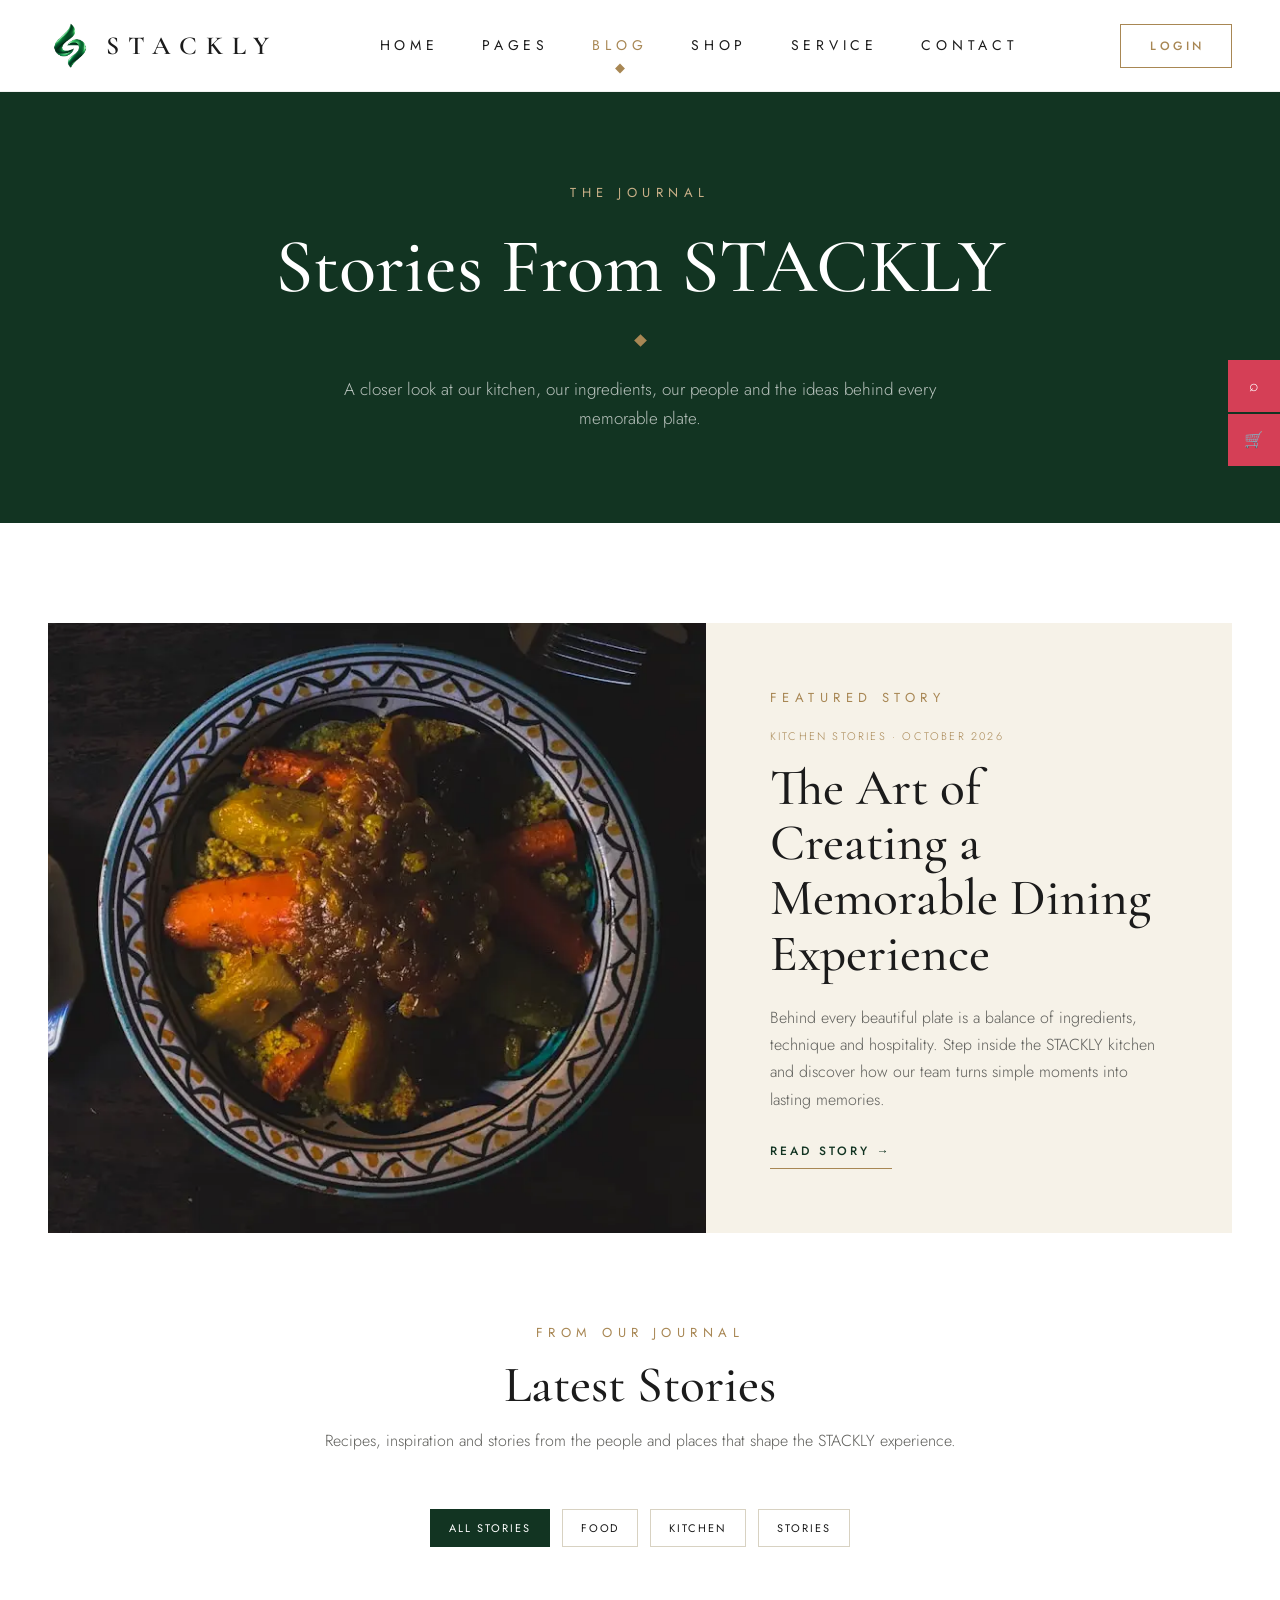
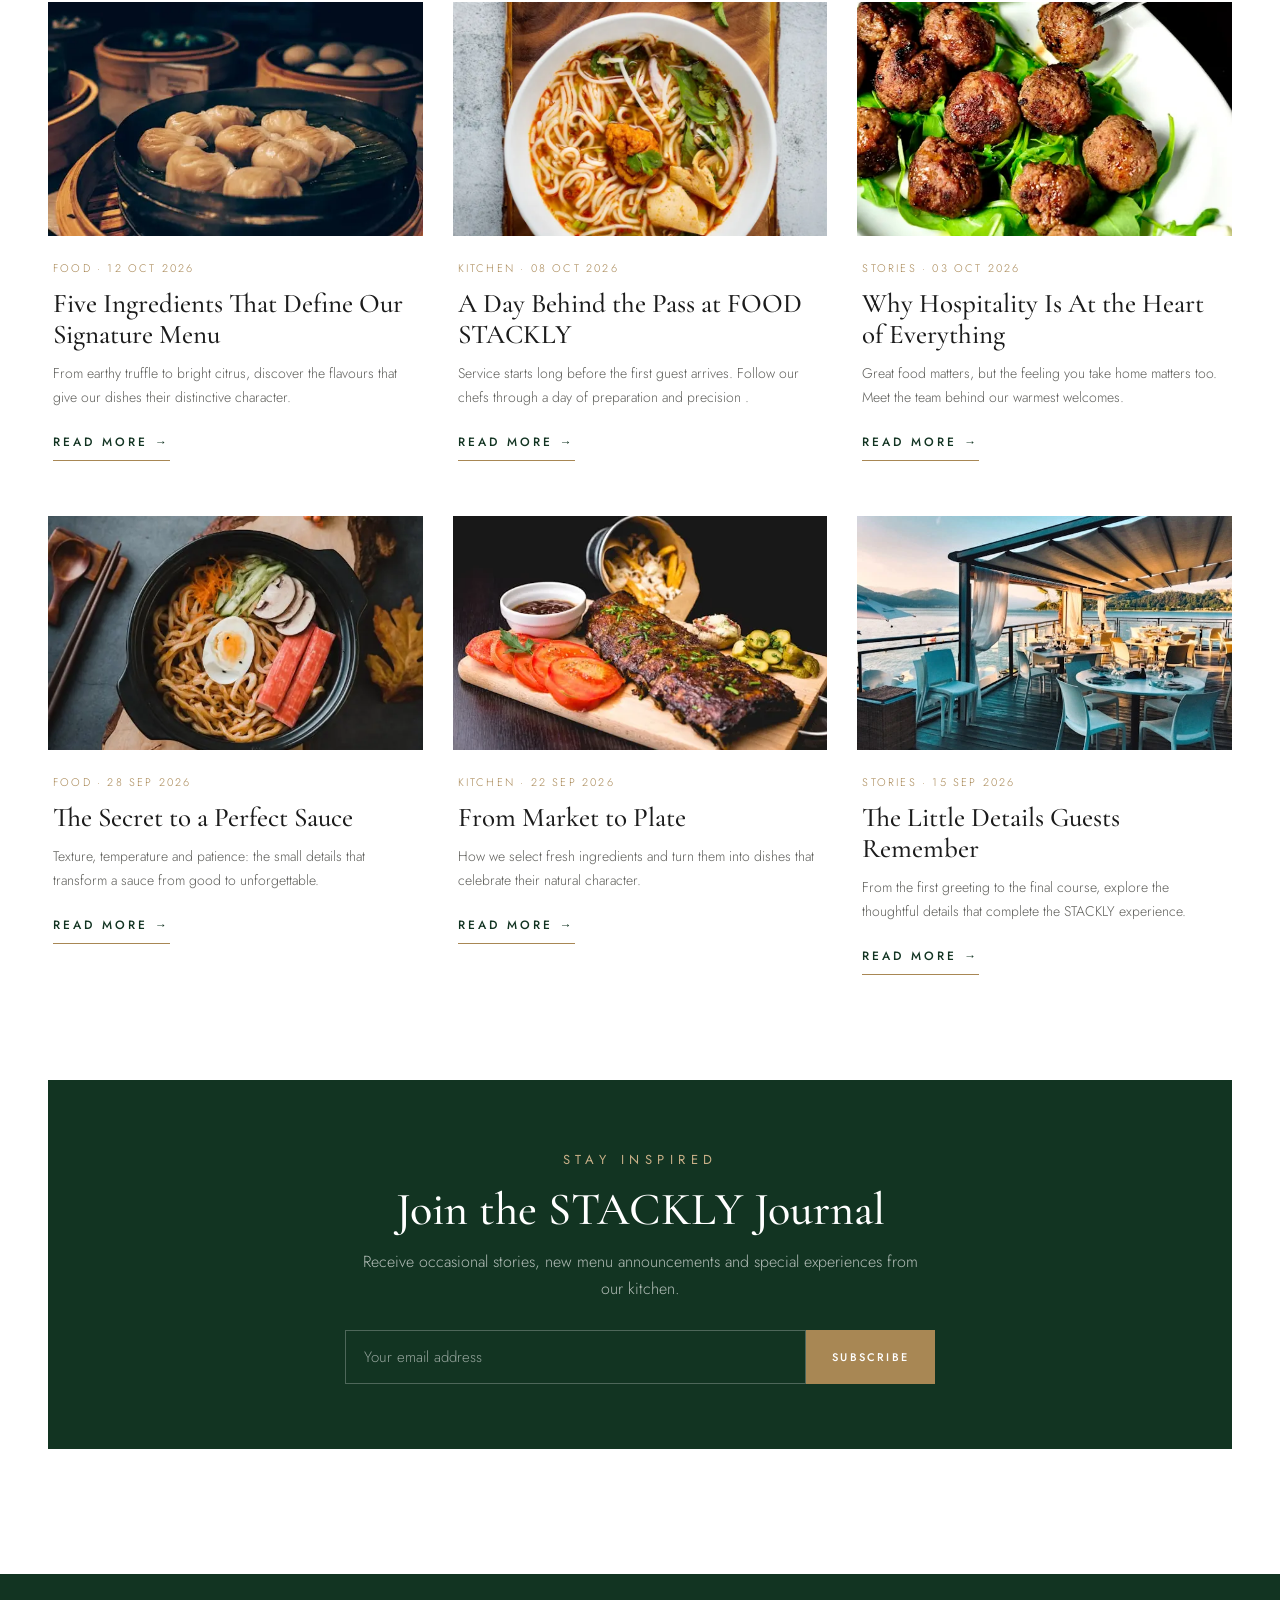
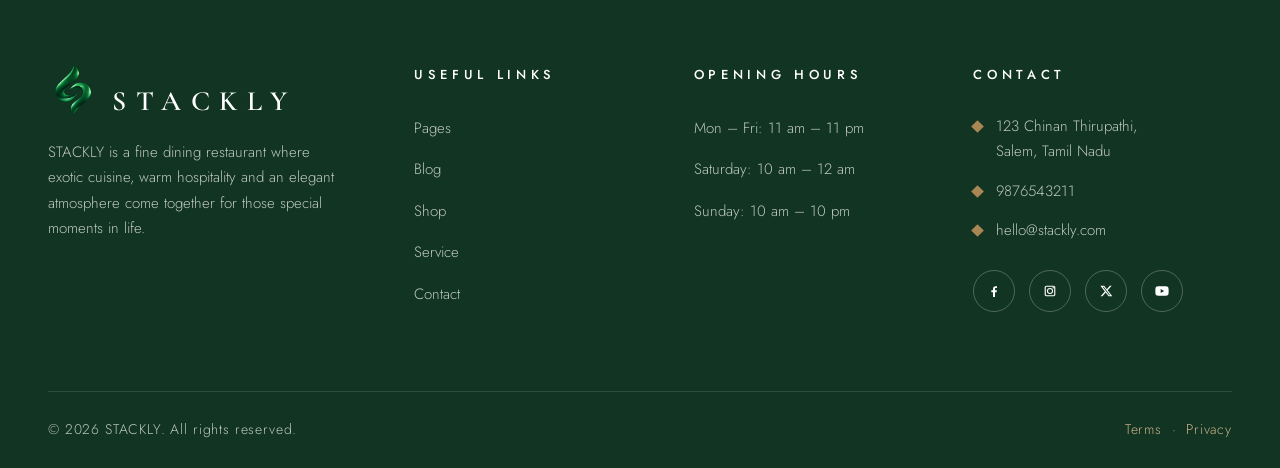
==== commit 393f0142: "Add files via upload" ====
--- a/blog.html
+++ b/blog.html
@@ -73,6 +73,11 @@
       .newsletter-form{flex-direction:column;gap:10px}
       .newsletter-form button{width:100%}
     }
+
+
+
+
+
   </style>
 </head>
 <body>
@@ -255,11 +260,11 @@
             <li><span class="diamond"></span><a href="tel:+4466789011">9876543211</a></li>
             <li><span class="diamond"></span><a href="mailto:hello@stackly.com">hello@stackly.com</a></li>
           </ul>
-        <div class="socials">
-          <a href="404.html" aria-label="Facebook">f</a>
-          <a href="404.html" aria-label="Instagram">◎</a>
-          <a href="404.html" aria-label="X">𝕏</a>
-          <a href="404.html" aria-label="YouTube">▶</a>
+         <div class="socials">
+          <a href="404.html" aria-label="Facebook"><svg viewBox="0 0 24 24"><path d="M13.5 21v-7h2.4l.4-3h-2.8V9.1c0-.9.3-1.5 1.6-1.5h1.3V4.9c-.3 0-1.2-.1-2.2-.1-2.2 0-3.7 1.3-3.7 3.8V11H8v3h2.5v7h3z"/></svg></a>
+          <a href="404.html" aria-label="Instagram"><svg viewBox="0 0 24 24"><path d="M12 7.4A4.6 4.6 0 1 0 12 16.6 4.6 4.6 0 0 0 12 7.4zm0 7.6A3 3 0 1 1 12 9a3 3 0 0 1 0 6zm5.9-7.8a1.1 1.1 0 1 1-2.2 0 1.1 1.1 0 0 1 2.2 0zM17.4 4c1.4 0 2.6 1.2 2.6 2.6v10.8c0 1.4-1.2 2.6-2.6 2.6H6.6C5.2 20 4 18.8 4 17.4V6.6C4 5.2 5.2 4 6.6 4h10.8zm0 1.7H6.6c-.5 0-.9.4-.9.9v10.8c0 .5.4.9.9.9h10.8c.5 0 .9-.4.9-.9V6.6c0-.5-.4-.9-.9-.9z"/></svg></a>
+          <a href="404.html" aria-label="X"><svg viewBox="0 0 24 24"><path d="M17.8 4h2.7l-6 6.9L21.5 20h-5.6l-4.3-5.7L6.6 20H3.9l6.4-7.4L3.6 4h5.7l3.9 5.2L17.8 4zm-1 14.3h1.5L8.5 5.6H6.9l9.9 12.7z"/></svg></a>
+          <a href="404.html" aria-label="YouTube"><svg viewBox="0 0 24 24"><path d="M21.6 7.2a2.5 2.5 0 0 0-1.8-1.8C18.2 5 12 5 12 5s-6.2 0-7.8.4A2.5 2.5 0 0 0 2.4 7.2 26 26 0 0 0 2 12a26 26 0 0 0 .4 4.8 2.5 2.5 0 0 0 1.8 1.8C5.8 19 12 19 12 19s6.2 0 7.8-.4a2.5 2.5 0 0 0 1.8-1.8A26 26 0 0 0 22 12a26 26 0 0 0-.4-4.8zM10 15V9l5.2 3L10 15z"/></svg></a>
         </div>
       </div>
     </div>
@@ -280,21 +285,11 @@
 <script>
 (function(){
   const header=document.getElementById('siteHeader');
-  const hamburger=document.getElementById('hamburger');
-  const nav=document.getElementById('mainNav');
   const top=document.getElementById('toTop');
   const filters=document.querySelectorAll('.blog-filter');
   const cards=document.querySelectorAll('.post-card');
   const empty=document.getElementById('blogEmpty');
 
-  hamburger?.addEventListener('click',()=>{
-    const open=nav.classList.toggle('open');
-    hamburger.classList.toggle('open',open);
-    hamburger.setAttribute('aria-expanded',open);
-  });
-  nav?.querySelectorAll('a').forEach(a=>a.addEventListener('click',()=>{
-    nav.classList.remove('open'); hamburger.classList.remove('open'); hamburger.setAttribute('aria-expanded','false');
-  }));
   window.addEventListener('scroll',()=>{
     header.classList.toggle('site-header--scrolled',window.scrollY>30);
     top.classList.toggle('show',window.scrollY>450);
@@ -320,6 +315,21 @@
   });
   document.getElementById('year').textContent=new Date().getFullYear();
 })();
+
+
+
+
+
+
 </script>
+
+
+
+
+
+
+
+
+
 </body>
 </html>
